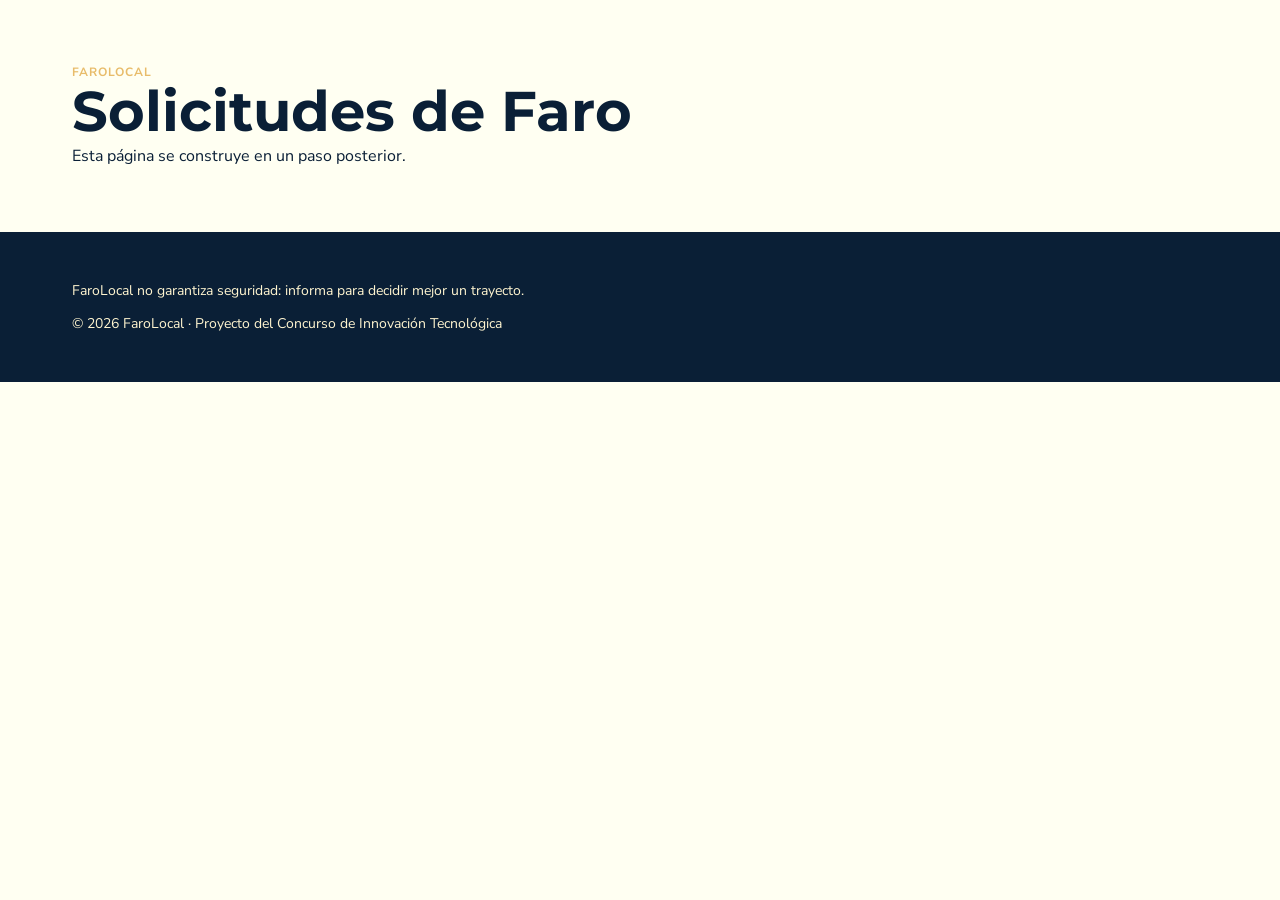
==== admin/index.html @ afd32505 "Base del sitio: estructura, guía de diseño y componentes" ====
<!doctype html>
<html lang="es">
<head>
  <meta charset="utf-8">
  <meta name="viewport" content="width=device-width, initial-scale=1">
  <title>Solicitudes de Faro · FaroLocal</title>
  <meta name="description" content="Revisa las solicitudes de nuevos negocios.">
  <link rel="icon" type="image/png" sizes="32x32" href="../favicon.png">
  <link rel="apple-touch-icon" href="../apple-touch-icon.png">
  <link rel="stylesheet" href="../css/tokens.css">
  <link rel="stylesheet" href="../css/base.css">
  <link rel="stylesheet" href="../css/componentes.css">
  <link rel="stylesheet" href="../css/portal.css">
</head>
<body>
  <a class="saltar" href="#contenido">Saltar al contenido</a>
  <main id="contenido" class="contenedor" style="padding-block: 64px;">
    <p class="antetitulo">FaroLocal</p>
    <h1>Solicitudes de Faro</h1>
    <p>Esta página se construye en un paso posterior.</p>
  </main>
  <footer class="pie">
    <div class="contenedor">
      <p>FaroLocal no garantiza seguridad: informa para decidir mejor un trayecto.</p>
      <p>© 2026 FaroLocal · Proyecto del Concurso de Innovación Tecnológica</p>
    </div>
  </footer>
</body>
</html>
---- css/tokens.css ----
/* Tokens de FaroLocal. Valores tomados de Figma (archivo YjCmbuFrI3Fr6ZFx9ah2g5). */

@font-face {
  font-family: "Montserrat";
  src: url("../assets/fonts/montserrat.woff2") format("woff2");
  font-weight: 400 800;
  font-style: normal;
  font-display: swap;
}
@font-face {
  font-family: "Nunito Sans";
  src: url("../assets/fonts/nunito-sans.woff2") format("woff2");
  font-weight: 400 800;
  font-style: normal;
  font-display: swap;
}

:root {
  /* Color: marca (Figma manda sobre el CLAUDE.md) */
  --marino: #0a1f36;
  --medianoche: #010242;
  --pizarra: #223758;
  --cobalto: #1d4480;
  --dorado: #e8bc6a;
  --miel: #fad680;
  --marfil: #fffff2;
  --crema: #fff5d0;
  --mantequilla: #ffeb9d;
  --azul-medio: #47618e;   /* "Cómo funciona" y suelo de la ilustración */
  --azul-hero: #0d2444;    /* fondo del hero (coincide con la ilustración) */
  --borde-suave: #e6dfc4;

  /* Color: estados (apagados, con texto e icono siempre) */
  --rojo-apagado: #9b3b32;
  --rojo-fondo: #f6dcd8;
  --verde-apagado: #2f6b4f;
  --verde-fondo: #dcefe4;

  /* Tipografía */
  --fuente-titulo: "Montserrat", system-ui, -apple-system, "Segoe UI", sans-serif;
  --fuente-texto: "Nunito Sans", system-ui, -apple-system, "Segoe UI", sans-serif;
  --peso-normal: 400;
  --peso-medio: 600;
  --peso-fuerte: 700;
  --peso-extra: 800;

  --texto-xs: 0.75rem;                                   /* 12 */
  --texto-sm: 0.875rem;                                  /* 14 */
  --texto-base: 1rem;                                    /* 16 */
  --texto-lg: clamp(1rem, 0.95rem + 0.25vw, 1.125rem);   /* 18 */
  --titulo-h3: clamp(1.125rem, 1.05rem + 0.35vw, 1.25rem); /* 20 */
  --titulo-h2: clamp(1.5rem, 1.3rem + 0.9vw, 1.75rem);   /* 28 */
  --titulo-h1: clamp(2rem, 1.2rem + 3.4vw, 3.5rem);      /* 56 */

  /* Espaciado */
  --esp-1: 4px;
  --esp-2: 8px;
  --esp-3: 12px;
  --esp-4: 16px;
  --esp-5: 24px;
  --esp-6: 32px;
  --esp-7: 48px;
  --esp-8: 64px;
  --esp-9: 96px;

  /* Radios */
  --radio-1: 8px;
  --radio-2: 12px;
  --radio-3: 16px;
  --radio-4: 24px;
  --radio-pildora: 999px;

  /* Anchos */
  --ancho-contenedor: 1280px;
  --ancho-texto: 68ch;

  /* Capas */
  --z-base: 1;
  --z-cabecera: 100;
  --z-menu: 200;
  --z-dialogo: 1000;
  --z-aviso: 1100;

  /* Movimiento */
  --transicion: 180ms ease;
}
---- css/base.css ----
/* Reset moderno + tipografía + utilidades base */

*, *::before, *::after { box-sizing: border-box; }
* { margin: 0; }
html { -webkit-text-size-adjust: 100%; text-size-adjust: 100%; scroll-behavior: smooth; }
body {
  min-height: 100vh;
  background: var(--marfil);
  color: var(--marino);
  font-family: var(--fuente-texto);
  font-size: var(--texto-base);
  line-height: 1.5;
  -webkit-font-smoothing: antialiased;
  overflow-x: hidden;
}
img, svg, picture, video, canvas { display: block; max-width: 100%; }
img { height: auto; }
input, button, textarea, select { font: inherit; color: inherit; }
button { cursor: pointer; }
p, h1, h2, h3, h4 { overflow-wrap: break-word; }
ul[role="list"], ol[role="list"] { list-style: none; padding: 0; }

h1, h2, h3, h4 {
  font-family: var(--fuente-titulo);
  font-weight: var(--peso-fuerte);
  line-height: 1.2;
  text-wrap: balance;
}
h1 { font-size: var(--titulo-h1); line-height: 1.14; }
h2 { font-size: var(--titulo-h2); line-height: 1.29; }
h3 { font-size: var(--titulo-h3); line-height: 1.4; font-weight: var(--peso-medio); }
p { text-wrap: pretty; }

a { color: var(--cobalto); text-underline-offset: 3px; transition: color var(--transicion); }
a:hover { color: var(--marino); }

/* Foco visible: 3 px Miel con separación. Sobre fondos claros se añade un
   contorno Marino interior para que el aro siga cumpliendo contraste. */
:focus-visible {
  outline: 3px solid var(--miel);
  outline-offset: 3px;
  box-shadow: 0 0 0 6px var(--marino);
  border-radius: var(--radio-1);
}
:focus:not(:focus-visible) { outline: none; }

.contenedor {
  width: 100%;
  max-width: var(--ancho-contenedor);
  margin-inline: auto;
  padding-inline: clamp(20px, 5.6vw, 80px);
}

.solo-lectores {
  position: absolute !important;
  width: 1px; height: 1px;
  margin: -1px; padding: 0;
  overflow: hidden;
  clip: rect(0 0 0 0);
  clip-path: inset(50%);
  white-space: nowrap;
  border: 0;
}

.saltar {
  position: absolute;
  left: var(--esp-4);
  top: 0;
  transform: translateY(-120%);
  z-index: var(--z-aviso);
  padding: var(--esp-3) var(--esp-5);
  background: var(--miel);
  color: var(--marino);
  font-family: var(--fuente-titulo);
  font-weight: var(--peso-medio);
  border-radius: 0 0 var(--radio-2) var(--radio-2);
  text-decoration: none;
  transition: transform var(--transicion);
}
.saltar:focus { transform: translateY(0); }

/* Antetítulo: mayúsculas pequeñas con tracking, como en la landing */
.antetitulo {
  font-family: var(--fuente-texto);
  font-size: var(--texto-xs);
  font-weight: var(--peso-fuerte);
  line-height: 16px;
  letter-spacing: 0.08em;
  text-transform: uppercase;
  color: var(--dorado);
}

/* Entrada sutil (fade + slide corto) */
.entra { animation: entra 240ms ease-out both; }
@keyframes entra {
  from { opacity: 0; transform: translateY(8px); }
  to   { opacity: 1; transform: none; }
}

@media (prefers-reduced-motion: reduce) {
  html { scroll-behavior: auto; }
  *, *::before, *::after {
    animation-duration: 0.01ms !important;
    animation-iteration-count: 1 !important;
    transition-duration: 0.01ms !important;
    scroll-behavior: auto !important;
  }
}
---- css/componentes.css ----
/* Componentes de FaroLocal. Sin brillos, sin sombras de color, sin degradados. */

/* ---------- Iconos (sprite assets/icons/iconos.svg) ---------- */
.icono {
  width: 1.25em; height: 1.25em; flex: none;
  fill: none; stroke: currentColor;
  stroke-width: 1.75; stroke-linecap: round; stroke-linejoin: round;
}
.icono--grande { width: 24px; height: 24px; }

/* ---------- Botones ---------- */
.boton {
  display: inline-flex; align-items: center; justify-content: center; gap: var(--esp-2);
  min-height: 46px; padding: 13px 22px;
  border: 1.5px solid transparent; border-radius: var(--radio-pildora);
  font-family: var(--fuente-titulo); font-size: 15px; font-weight: var(--peso-medio); line-height: 20px;
  text-decoration: none; text-align: center; cursor: pointer;
  background: var(--cobalto); color: var(--marfil);
  transition: background-color var(--transicion), color var(--transicion), border-color var(--transicion), transform var(--transicion);
}
.boton:hover { text-decoration: none; }
.boton:active { transform: translateY(1px); }
.boton--primario { background: var(--dorado); color: var(--marino); }
.boton--primario:hover { background: var(--miel); color: var(--marino); }
.boton--primario:active { background: var(--dorado); }
.boton--cobalto { background: var(--cobalto); color: var(--marfil); }
.boton--cobalto:hover { background: var(--pizarra); color: var(--marfil); }
.boton--secundario { background: transparent; border-color: var(--cobalto); color: var(--cobalto); }
.boton--secundario:hover { background: var(--cobalto); color: var(--marfil); }
.boton--claro { background: transparent; border-color: var(--crema); color: var(--crema); } /* sobre fondos oscuros */
.boton--claro:hover { background: var(--crema); color: var(--marino); }
.boton--peligro { background: var(--rojo-apagado); color: #fff; }
.boton--peligro:hover { background: #7f2e26; color: #fff; }
.boton--chico { min-height: 36px; padding: 7px 16px; font-size: 14px; }
.boton--bloque { width: 100%; }
.boton:disabled, .boton[aria-disabled="true"] {
  background: var(--borde-suave); border-color: var(--borde-suave); color: #5b6678;
  cursor: not-allowed; transform: none;
}
.boton:focus-visible { box-shadow: 0 0 0 6px var(--marino); border-radius: var(--radio-pildora); }
.on-marino .boton:focus-visible, .on-azul .boton:focus-visible { box-shadow: 0 0 0 6px var(--marfil); }

/* ---------- Campos de formulario (Figma 1005:153) ---------- */
.campo { display: flex; flex-direction: column; gap: 6px; }
.campo__etiqueta { font-size: var(--texto-sm); font-weight: var(--peso-medio); line-height: 20px; color: var(--marino); }
.campo__ayuda { font-size: var(--texto-sm); color: var(--pizarra); }
.campo__control {
  width: 100%; padding: 12px 14px;
  background: var(--marfil); border: 1.5px solid var(--borde-suave); border-radius: var(--radio-pildora);
  font-size: var(--texto-sm); line-height: 20px; color: var(--marino);
  transition: border-color var(--transicion);
}
textarea.campo__control { border-radius: var(--radio-3); min-height: 96px; resize: vertical; }
.campo__control::placeholder { color: #5b6678; opacity: 1; }
.campo__control:hover { border-color: var(--dorado); }
.campo__control:focus-visible { border-color: var(--cobalto); border-radius: var(--radio-pildora); }
textarea.campo__control:focus-visible { border-radius: var(--radio-3); }
.campo__control:disabled { background: #eeeedd; color: #5b6678; cursor: not-allowed; }
.campo__mensaje { display: none; align-items: flex-start; gap: 6px; font-size: var(--texto-sm); line-height: 20px; }
.campo--error .campo__control { border-color: var(--rojo-apagado); }
.campo--error .campo__mensaje--error { display: flex; color: var(--rojo-apagado); font-weight: var(--peso-medio); }
.campo--valido .campo__control { border-color: var(--verde-apagado); }
.campo--valido .campo__mensaje--valido { display: flex; color: var(--verde-apagado); font-weight: var(--peso-medio); }
.casilla { display: inline-flex; align-items: center; gap: var(--esp-2); font-size: var(--texto-sm); color: var(--pizarra); cursor: pointer; }
.casilla input { width: 18px; height: 18px; accent-color: var(--cobalto); }

/* ---------- Chips de estado: icono + texto + color ---------- */
.chip {
  display: inline-flex; align-items: center; gap: 6px;
  padding: 4px 12px 4px 10px; border-radius: var(--radio-pildora);
  border: 1.5px solid currentColor;
  font-family: var(--fuente-titulo); font-size: var(--texto-xs); font-weight: var(--peso-medio); line-height: 16px;
  white-space: nowrap;
}
.chip .icono { width: 16px; height: 16px; }
.chip--encendido { background: var(--mantequilla); color: #5a3d00; }
.chip--revision  { background: #e4eaf4; color: var(--cobalto); }
.chip--cambios   { background: var(--rojo-fondo); color: var(--rojo-apagado); }
.chip--abierto   { background: var(--verde-fondo); color: var(--verde-apagado); }
.chip--cerrado   { background: #e9e9df; color: var(--pizarra); }

/* ---------- Tarjetas ---------- */
.tarjeta { background: var(--marfil); border: 1px solid var(--borde-suave); border-radius: var(--radio-3); padding: 22px; color: var(--marino); }
.tarjeta--crema { background: var(--crema); border-radius: 20px; }
.tarjeta--marfil { background: var(--marfil); }
.tarjeta--marino { background: var(--marino); border-color: var(--pizarra); color: var(--marfil); border-radius: var(--radio-4); }
.tarjeta__titulo { font-family: var(--fuente-titulo); font-size: var(--titulo-h3); font-weight: var(--peso-medio); line-height: 28px; }
.tarjeta p { color: var(--pizarra); font-size: var(--texto-sm); line-height: 20px; margin-top: 6px; }
.tarjeta--marino .tarjeta__titulo { color: var(--miel); }
.tarjeta.tarjeta--marino p { color: var(--crema); }

/* ---------- Boleto (cupón): muescas laterales + línea punteada ---------- */
.boleto {
  --muesca: 14px;
  position: relative; display: grid; grid-template-columns: 1fr auto; align-items: stretch;
  background: var(--crema); color: var(--marino);
  border-radius: var(--radio-3);
  -webkit-mask: radial-gradient(circle var(--muesca) at 0 var(--corte, 50%), #0000 98%, #000) left / 51% 100% no-repeat,
                radial-gradient(circle var(--muesca) at 100% var(--corte, 50%), #0000 98%, #000) right / 51% 100% no-repeat;
          mask: radial-gradient(circle var(--muesca) at 0 var(--corte, 50%), #0000 98%, #000) left / 51% 100% no-repeat,
                radial-gradient(circle var(--muesca) at 100% var(--corte, 50%), #0000 98%, #000) right / 51% 100% no-repeat;
}
.boleto__cuerpo { padding: 20px 24px; display: flex; flex-direction: column; gap: 6px; border-right: 2px dashed var(--dorado); margin: 14px 0; }
.boleto__titulo { font-family: var(--fuente-titulo); font-size: var(--titulo-h3); font-weight: var(--peso-medio); line-height: 28px; }
.boleto__detalle { font-size: var(--texto-sm); color: var(--pizarra); }
.boleto__lado { padding: 20px 28px; display: flex; flex-direction: column; justify-content: center; align-items: center; gap: 4px; text-align: center; }
.boleto__codigo { font-family: var(--fuente-titulo); font-weight: var(--peso-extra); font-size: clamp(1.25rem, 1rem + 1vw, 1.75rem); letter-spacing: 0.06em; color: var(--marino); }
.boleto__nota { font-size: var(--texto-xs); color: var(--pizarra); }
@media (max-width: 560px) {
  .boleto { grid-template-columns: 1fr; --corte: 50%; }
  .boleto__cuerpo { border-right: 0; border-bottom: 2px dashed var(--dorado); margin: 0 14px; }
}

/* ---------- Contador ---------- */
.contador { display: flex; flex-direction: column; gap: 2px; }
.contador__numero { font-family: var(--fuente-titulo); font-weight: var(--peso-extra); font-size: clamp(2rem, 1.5rem + 2vw, 3rem); line-height: 1.05; color: var(--marino); }
.contador__etiqueta { font-size: var(--texto-sm); font-weight: var(--peso-medio); color: var(--pizarra); }
.on-marino .contador__numero, .on-azul .contador__numero { color: var(--miel); }
.on-marino .contador__etiqueta, .on-azul .contador__etiqueta { color: var(--crema); }

/* ---------- Separador de calle (marca vial punteada) ---------- */
.separador { border: 0; height: 0; border-top: 3px dashed var(--dorado); margin-block: var(--esp-6); opacity: 1; }

/* ---------- Aviso (toast) ---------- */
.avisos { position: fixed; right: var(--esp-4); bottom: var(--esp-4); left: var(--esp-4); z-index: var(--z-aviso); display: flex; flex-direction: column; align-items: flex-end; gap: var(--esp-2); pointer-events: none; }
.aviso {
  pointer-events: auto; display: flex; align-items: flex-start; gap: var(--esp-3);
  max-width: 420px; padding: 14px 16px; border-radius: var(--radio-2);
  background: var(--marino); color: var(--marfil); border: 1.5px solid var(--dorado);
  font-size: var(--texto-sm); line-height: 20px; animation: entra 200ms ease-out both;
}
.aviso .icono { color: var(--miel); margin-top: 1px; }
.aviso--error { border-color: #e9a29b; }
.aviso--error .icono { color: #f2b8b2; }
.aviso__cerrar { margin-left: auto; background: none; border: 0; color: inherit; padding: 2px; border-radius: var(--radio-1); display: inline-flex; }
.aviso__cerrar:focus-visible { box-shadow: 0 0 0 5px var(--marfil); }

/* ---------- Diálogo modal (<dialog>) ---------- */
.dialogo { border: 0; padding: 0; width: min(520px, calc(100vw - 32px)); background: var(--marfil); color: var(--marino); border-radius: var(--radio-4); overflow: hidden; }
.dialogo::backdrop { background: rgba(9, 29, 54, 0.72); }
.dialogo[open] { animation: entra 200ms ease-out both; }
.dialogo__cabeza { display: flex; align-items: center; justify-content: space-between; gap: var(--esp-4); padding: 20px 24px; background: var(--marino); color: var(--marfil); }
.dialogo__cabeza h2 { font-size: var(--titulo-h3); color: var(--miel); }
.dialogo__cerrar { background: none; border: 0; color: var(--marfil); padding: 4px; border-radius: var(--radio-1); display: inline-flex; }
.dialogo__cerrar:focus-visible { box-shadow: 0 0 0 5px var(--marfil); }
.dialogo__cuerpo { padding: 24px; display: flex; flex-direction: column; gap: var(--esp-4); }
.dialogo__acciones { display: flex; flex-wrap: wrap; justify-content: flex-end; gap: var(--esp-3); padding: 0 24px 24px; }

/* ---------- Pestañas ---------- */
.pestanas__lista { display: flex; flex-wrap: wrap; gap: var(--esp-2); padding: 0; border-bottom: 3px dashed var(--dorado); }
.pestanas__tab {
  padding: 10px 18px; border: 0; background: transparent; color: inherit;
  font-family: var(--fuente-titulo); font-weight: var(--peso-medio); font-size: var(--texto-sm);
  border-radius: var(--radio-2) var(--radio-2) 0 0; transition: background-color var(--transicion);
}
.pestanas__tab:hover { background: rgba(232, 188, 106, 0.25); }
.pestanas__tab[aria-selected="true"] { background: var(--dorado); color: var(--marino); }
.pestanas__panel { padding-top: var(--esp-5); }
.pestanas__panel[hidden] { display: none; }

/* ---------- Cabecera de portal y banda de título ---------- */
.cabecera { background: var(--marino); color: var(--marfil); position: relative; z-index: var(--z-cabecera); }
.cabecera__fila { display: flex; align-items: center; gap: var(--esp-5); min-height: 80px; flex-wrap: wrap; padding-block: var(--esp-2); }
.cabecera__logo img { width: 120px; height: auto; }
.cabecera__nav { display: flex; flex-wrap: wrap; gap: var(--esp-1) var(--esp-5); margin-left: var(--esp-4); }
.cabecera__nav a { color: var(--crema); font-size: var(--texto-sm); font-weight: var(--peso-medio); text-decoration: none; padding: 8px 4px; border-bottom: 2px solid transparent; }
.cabecera__nav a:hover { color: var(--miel); }
.cabecera__nav a[aria-current="page"] { color: var(--miel); border-bottom-color: var(--dorado); }
.cabecera a:focus-visible, .cabecera button:focus-visible { box-shadow: 0 0 0 5px var(--marfil); }
.cabecera__cuenta { margin-left: auto; display: flex; align-items: center; gap: var(--esp-3); }
.cabecera__usuario { display: inline-flex; align-items: center; gap: var(--esp-2); color: var(--crema); font-size: var(--texto-sm); }
.cabecera__usuario img { width: 32px; height: 32px; }

.banda { background: var(--azul-hero); color: var(--marfil); overflow: hidden; }
.banda__fila { display: grid; grid-template-columns: 1fr auto; align-items: center; gap: var(--esp-6); padding-block: var(--esp-7); }
.banda h1 { font-size: clamp(1.75rem, 1.3rem + 1.8vw, 2.5rem); color: var(--marfil); margin-top: var(--esp-2); }
.banda p.banda__texto { margin-top: var(--esp-3); color: var(--crema); font-size: var(--texto-lg); max-width: 52ch; }
.banda__arte { display: flex; gap: var(--esp-2); align-items: flex-end; align-self: end; margin-bottom: calc(var(--esp-7) * -1); height: 150px; }
.banda__arte img { width: auto; height: 190px; }
@media (max-width: 720px) {
  .banda__fila { grid-template-columns: 1fr; padding-block: var(--esp-6); }
  .banda__arte { display: none; }
  .cabecera__nav { margin-left: 0; order: 3; width: 100%; }
}

/* ---------- Estado vacío ---------- */
.vacio { display: flex; flex-direction: column; align-items: center; gap: var(--esp-3); text-align: center; padding: var(--esp-7) var(--esp-4); color: var(--pizarra); }
.vacio img { height: 120px; width: auto; opacity: 0.35; }
.vacio p { max-width: 36ch; }

/* ---------- Pie ---------- */
.pie { background: var(--marino); color: var(--crema); padding-block: var(--esp-7); font-size: var(--texto-sm); }
.pie img { width: 220px; height: auto; margin-bottom: var(--esp-4); }
.pie p + p { margin-top: var(--esp-3); }
.pie a { color: var(--miel); }
.pie a:focus-visible { box-shadow: 0 0 0 5px var(--marfil); }

/* ---------- Fondos de sección (contexto de color) ---------- */
.on-marino { background: var(--marino); color: var(--marfil); }
.on-azul { background: var(--azul-medio); color: var(--marfil); }
.on-marfil { background: var(--marfil); color: var(--marino); }
.on-dorado { background: var(--dorado); color: var(--marino); }
.on-marino h2, .on-azul h2 { color: var(--marfil); }
.on-marino a:not(.boton), .on-azul a:not(.boton) { color: var(--miel); }
.on-marino a:not(.boton):focus-visible, .on-azul a:not(.boton):focus-visible { box-shadow: 0 0 0 5px var(--marfil); }
.on-azul .antetitulo { color: var(--mantequilla); }
.on-dorado .antetitulo { color: var(--marino); }
.on-marino .campo__etiqueta, .on-marino .campo__ayuda, .on-marino .casilla,
.on-marino .vacio, .on-marino .pestanas__panel { color: var(--crema); }
.on-marino .campo__mensaje--error, .on-marino .campo--error .campo__mensaje--error { color: #f2b8b2; }
.on-marino .campo--valido .campo__mensaje--valido { color: #9fd8b8; }
.on-marino .campo--error .campo__control { border-color: #f2b8b2; }
.on-marino .campo--valido .campo__control { border-color: #9fd8b8; }
.on-marino .separador, .on-azul .separador { border-top-color: var(--dorado); }
.on-dorado .separador { border-top-color: var(--marino); }
.on-dorado .pestanas__lista { border-bottom-color: var(--marino); }
.on-dorado .pestanas__tab[aria-selected="true"] { background: var(--marino); color: var(--marfil); }
.on-dorado .boton--secundario { border-color: var(--marino); color: var(--marino); }
.on-dorado .boton--secundario:hover { background: var(--marino); color: var(--marfil); }
.on-dorado .boton--primario { background: var(--marino); color: var(--marfil); }
.on-dorado .boton--primario:hover { background: var(--pizarra); color: var(--marfil); }
.on-dorado .boton:focus-visible { box-shadow: 0 0 0 6px var(--marino); }
.on-dorado .boton--claro { border-color: var(--marino); color: var(--marino); }
.on-dorado .boton--claro:hover { background: var(--marino); color: var(--marfil); }
.on-dorado .contador__etiqueta { color: var(--marino); }

/* Variantes por fondo para cumplir contraste AA */
.on-marfil .antetitulo { color: var(--cobalto); }
.on-marfil .boton--claro { border-color: var(--cobalto); color: var(--cobalto); }
.on-marfil .boton--claro:hover { background: var(--cobalto); color: var(--marfil); }
.on-marino .boton--secundario, .on-azul .boton--secundario { border-color: var(--crema); color: var(--crema); }
.on-marino .boton--secundario:hover, .on-azul .boton--secundario:hover { background: var(--crema); color: var(--marino); }
---- css/portal.css ----
/* Estilos específicos de los portales (comercio y administración). Se completan en pasos posteriores. */
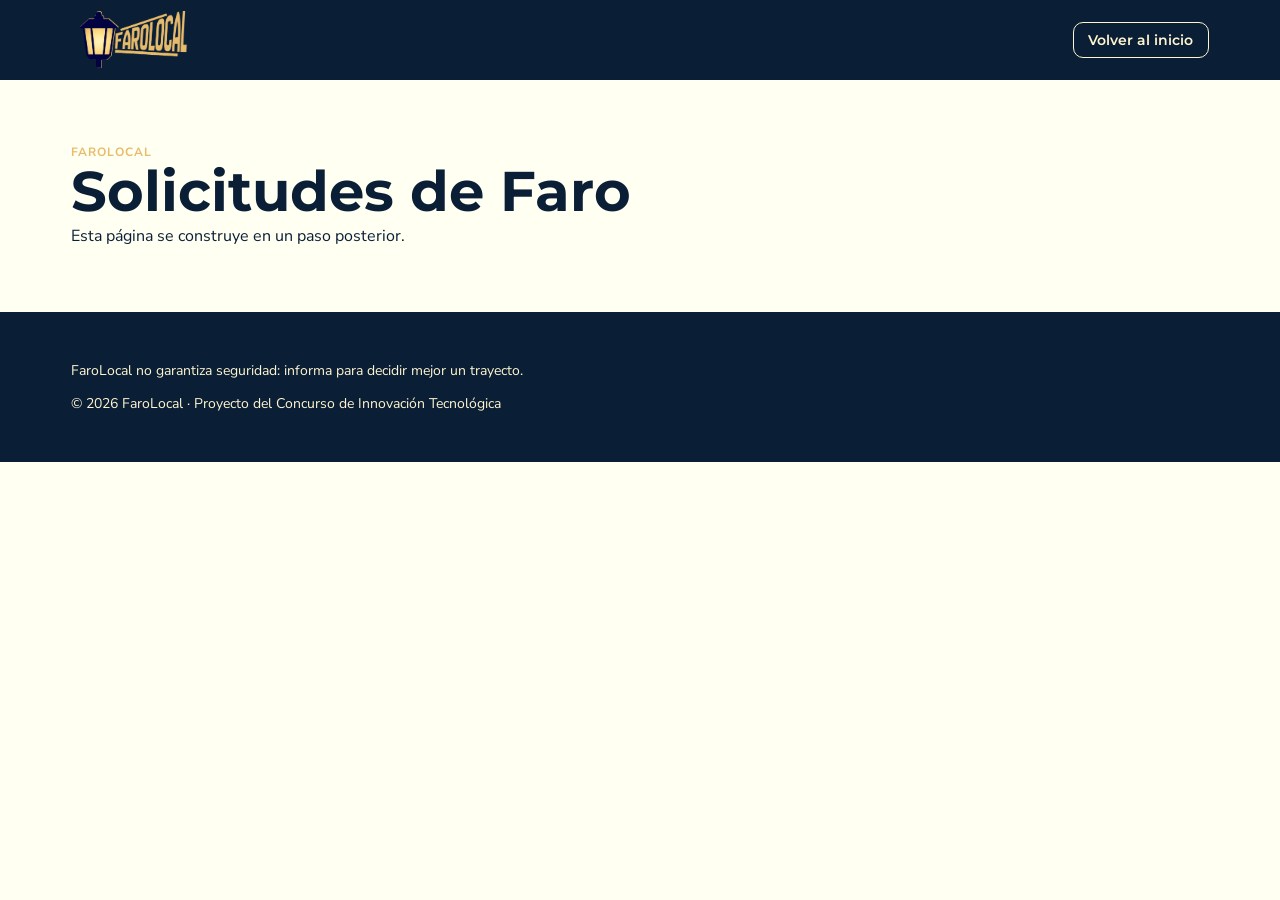
==== commit 1dde2f46: "Landing igual al Figma" ====
--- a/admin/index.html
+++ b/admin/index.html
@@ -14,6 +14,12 @@
 </head>
 <body>
   <a class="saltar" href="#contenido">Saltar al contenido</a>
+  <header class="cabecera">
+    <div class="contenedor cabecera__fila">
+      <a class="cabecera__logo" href="../index.html" aria-label="FaroLocal, ir al inicio"><img src="../assets/img/logo-nav.png" alt="FaroLocal" width="120" height="59"></a>
+      <div class="cabecera__cuenta"><a class="boton boton--claro boton--chico" href="../index.html">Volver al inicio</a></div>
+    </div>
+  </header>
   <main id="contenido" class="contenedor" style="padding-block: 64px;">
     <p class="antetitulo">FaroLocal</p>
     <h1>Solicitudes de Faro</h1>
--- a/css/tokens.css
+++ b/css/tokens.css
@@ -69,6 +69,7 @@
   --radio-3: 16px;
   --radio-4: 24px;
   --radio-pildora: 999px;
+  --radio-boton: 10px;     /* botones y campos en Figma */
 
   /* Anchos */
   --ancho-contenedor: 1280px;
--- a/css/base.css
+++ b/css/base.css
@@ -46,9 +46,10 @@
 
 .contenedor {
   width: 100%;
-  max-width: var(--ancho-contenedor);
+  /* 1280 px de contenido + 80 px de margen a cada lado (Figma, base 1440) */
+  max-width: calc(var(--ancho-contenedor) + 160px);
   margin-inline: auto;
-  padding-inline: clamp(20px, 5.6vw, 80px);
+  padding-inline: clamp(20px, 5.5556vw, 80px);
 }
 
 .solo-lectores {
--- a/css/componentes.css
+++ b/css/componentes.css
@@ -11,8 +11,8 @@
 /* ---------- Botones ---------- */
 .boton {
   display: inline-flex; align-items: center; justify-content: center; gap: var(--esp-2);
-  min-height: 46px; padding: 13px 22px;
-  border: 1.5px solid transparent; border-radius: var(--radio-pildora);
+  min-height: 46px; padding: 11.5px 20.5px; /* + borde 1.5 = 13/22 de Figma */
+  border: 1.5px solid transparent; border-radius: var(--radio-boton);
   font-family: var(--fuente-titulo); font-size: 15px; font-weight: var(--peso-medio); line-height: 20px;
   text-decoration: none; text-align: center; cursor: pointer;
   background: var(--cobalto); color: var(--marfil);
@@ -31,13 +31,13 @@
 .boton--claro:hover { background: var(--crema); color: var(--marino); }
 .boton--peligro { background: var(--rojo-apagado); color: #fff; }
 .boton--peligro:hover { background: #7f2e26; color: #fff; }
-.boton--chico { min-height: 36px; padding: 7px 16px; font-size: 14px; }
+.boton--chico { min-height: 36px; padding: 5.5px 14.5px; font-size: 14px; }
 .boton--bloque { width: 100%; }
 .boton:disabled, .boton[aria-disabled="true"] {
   background: var(--borde-suave); border-color: var(--borde-suave); color: #5b6678;
   cursor: not-allowed; transform: none;
 }
-.boton:focus-visible { box-shadow: 0 0 0 6px var(--marino); border-radius: var(--radio-pildora); }
+.boton:focus-visible { box-shadow: 0 0 0 6px var(--marino); border-radius: var(--radio-boton); }
 .on-marino .boton:focus-visible, .on-azul .boton:focus-visible { box-shadow: 0 0 0 6px var(--marfil); }
 
 /* ---------- Campos de formulario (Figma 1005:153) ---------- */
@@ -46,14 +46,14 @@
 .campo__ayuda { font-size: var(--texto-sm); color: var(--pizarra); }
 .campo__control {
   width: 100%; padding: 12px 14px;
-  background: var(--marfil); border: 1.5px solid var(--borde-suave); border-radius: var(--radio-pildora);
+  background: var(--marfil); border: 1.5px solid var(--borde-suave); border-radius: var(--radio-boton);
   font-size: var(--texto-sm); line-height: 20px; color: var(--marino);
   transition: border-color var(--transicion);
 }
 textarea.campo__control { border-radius: var(--radio-3); min-height: 96px; resize: vertical; }
 .campo__control::placeholder { color: #5b6678; opacity: 1; }
 .campo__control:hover { border-color: var(--dorado); }
-.campo__control:focus-visible { border-color: var(--cobalto); border-radius: var(--radio-pildora); }
+.campo__control:focus-visible { border-color: var(--cobalto); border-radius: var(--radio-boton); }
 textarea.campo__control:focus-visible { border-radius: var(--radio-3); }
 .campo__control:disabled { background: #eeeedd; color: #5b6678; cursor: not-allowed; }
 .campo__mensaje { display: none; align-items: flex-start; gap: 6px; font-size: var(--texto-sm); line-height: 20px; }
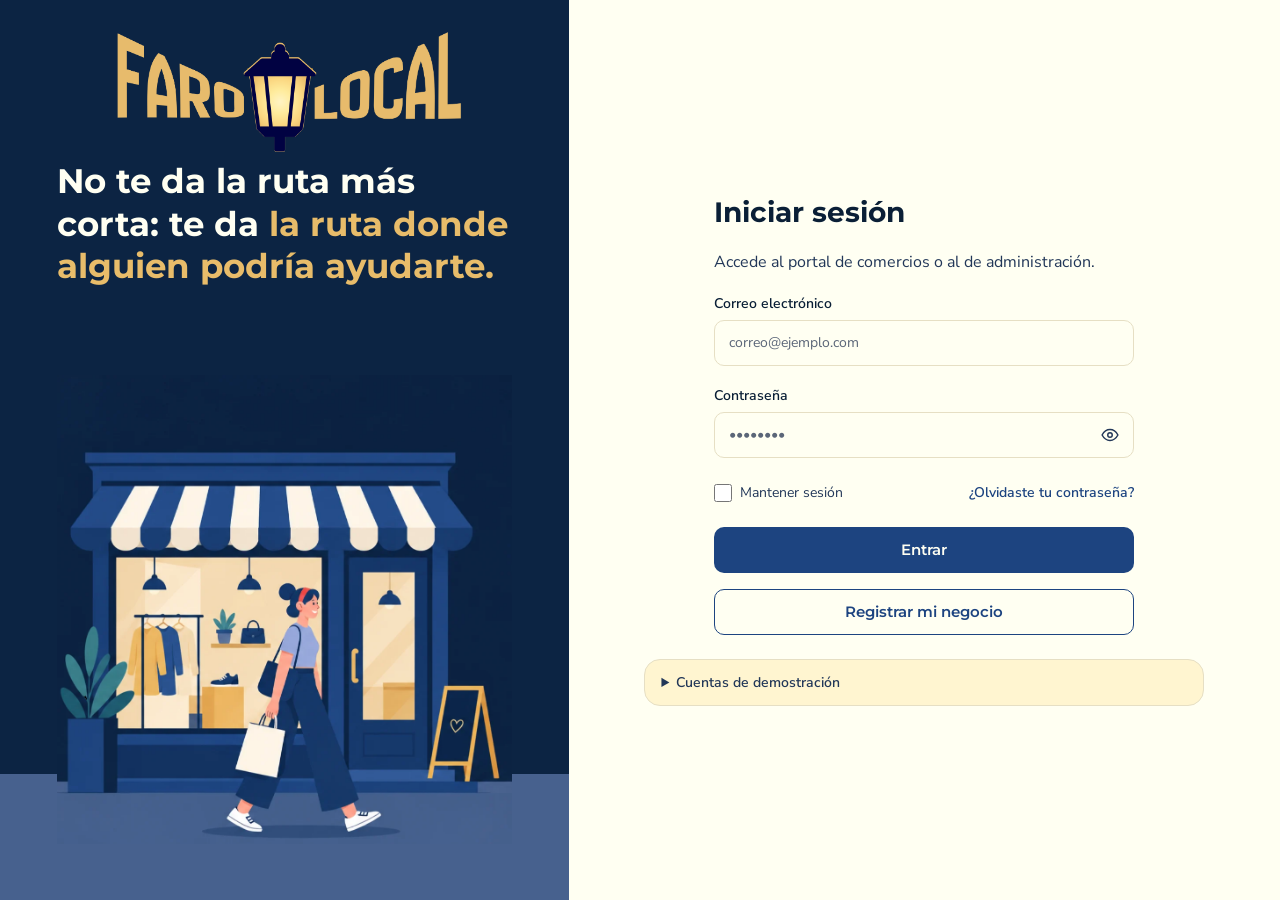
==== commit fe662fc7: "Datos de demostración, login y registro" ====
--- a/admin/index.html
+++ b/admin/index.html
@@ -5,25 +5,40 @@
   <meta name="viewport" content="width=device-width, initial-scale=1">
   <title>Solicitudes de Faro · FaroLocal</title>
   <meta name="description" content="Revisa las solicitudes de nuevos negocios.">
+  <meta name="robots" content="noindex">
   <link rel="icon" type="image/png" sizes="32x32" href="../favicon.png">
   <link rel="apple-touch-icon" href="../apple-touch-icon.png">
   <link rel="stylesheet" href="../css/tokens.css">
   <link rel="stylesheet" href="../css/base.css">
   <link rel="stylesheet" href="../css/componentes.css">
   <link rel="stylesheet" href="../css/portal.css">
+  <script src="../data/seed.js"></script>
+  <script src="../js/store.js"></script>
+  <script src="../js/auth.js"></script>
+  <script>Auth.require("admin", "../");</script>
 </head>
-<body>
+<body data-portal="admin" data-base="../">
   <a class="saltar" href="#contenido">Saltar al contenido</a>
   <header class="cabecera">
     <div class="contenedor cabecera__fila">
-      <a class="cabecera__logo" href="../index.html" aria-label="FaroLocal, ir al inicio"><img src="../assets/img/logo-nav.png" alt="FaroLocal" width="120" height="59"></a>
-      <div class="cabecera__cuenta"><a class="boton boton--claro boton--chico" href="../index.html">Volver al inicio</a></div>
+      <a class="cabecera__logo" href="index.html" aria-label="FaroLocal, ir al inicio del portal"><img src="../assets/img/logo-nav.png" alt="FaroLocal" width="120" height="59"></a>
+      <nav class="cabecera__nav" aria-label="Principal">
+        <a href="index.html" aria-current="page">Solicitudes de Faro</a>
+        <a href="negocios.html">Faros de la zona</a>
+        <a href="reportes.html">Avisos de la calle</a>
+      </nav>
+      <div class="cabecera__cuenta">
+        <span class="cabecera__usuario"><img src="../assets/icons/cuenta.svg" alt="" width="32" height="32"> <span data-usuario></span></span>
+        <a class="boton boton--claro boton--chico" href="../login.html" data-salir>
+          <svg class="icono" aria-hidden="true"><use href="../assets/icons/iconos.svg#i-salir"></use></svg> Salir</a>
+      </div>
     </div>
   </header>
   <main id="contenido" class="contenedor" style="padding-block: 64px;">
-    <p class="antetitulo">FaroLocal</p>
+    <p class="antetitulo" style="color: var(--cobalto);">Portal de administración</p>
     <h1>Solicitudes de Faro</h1>
-    <p>Esta página se construye en un paso posterior.</p>
+    <p id="resumen">Negocios que esperan revisión. Esta página se construye en el siguiente paso.</p>
+
   </main>
   <footer class="pie">
     <div class="contenedor">
@@ -31,5 +46,17 @@
       <p>© 2026 FaroLocal · Proyecto del Concurso de Innovación Tecnológica</p>
     </div>
   </footer>
+  <script src="../js/ui.js"></script>
+  <script src="../js/campos.js"></script>
+  <script src="../js/mapa.js"></script>
+  <script>
+    (async function () {
+      var ses = Auth.require("admin", "../");
+      if (!ses) return;
+      await Store.init();
+      Auth.montarCabecera("../");
+
+    })();
+  </script>
 </body>
 </html>
--- a/css/componentes.css
+++ b/css/componentes.css
@@ -230,3 +230,27 @@
 .on-marfil .boton--claro:hover { background: var(--cobalto); color: var(--marfil); }
 .on-marino .boton--secundario, .on-azul .boton--secundario { border-color: var(--crema); color: var(--crema); }
 .on-marino .boton--secundario:hover, .on-azul .boton--secundario:hover { background: var(--crema); color: var(--marino); }
+
+/* ---------- Guardia de páginas protegidas ---------- */
+.verificando body { visibility: hidden; }
+
+/* ---------- Alerta general de formulario ---------- */
+.alerta { display: flex; align-items: flex-start; gap: var(--esp-2); padding: 12px 14px; border-radius: var(--radio-boton); font-size: var(--texto-sm); line-height: 20px; font-weight: var(--peso-medio); }
+.alerta[hidden] { display: none; }
+.alerta--error { background: var(--rojo-fondo); color: #7a2a22; border: 1.5px solid var(--rojo-apagado); }
+.alerta--info { background: var(--crema); color: var(--marino); border: 1.5px solid var(--dorado); }
+
+/* ---------- Botón con aspecto de enlace (pie de portales) ---------- */
+.enlace-boton { background: none; border: 0; padding: 4px 0; color: var(--crema); font-size: var(--texto-xs); text-decoration: underline; text-underline-offset: 3px; cursor: pointer; opacity: 0.85; }
+.enlace-boton:hover { color: var(--miel); opacity: 1; }
+.enlace-boton:focus-visible { box-shadow: 0 0 0 5px var(--marfil); }
+.pie__reinicio { margin-top: var(--esp-4); }
+
+/* ---------- Minimapa (js/mapa.js) ---------- */
+.mapa { background: var(--marino); border-radius: var(--radio-3); overflow: hidden; border: 1px solid var(--pizarra); }
+.mapa__svg { width: 100%; height: auto; display: block; touch-action: manipulation; }
+.mapa__nodo { cursor: pointer; outline: none; }
+.mapa__aro { stroke: transparent; }
+.mapa__nodo:focus-visible .mapa__aro { stroke: var(--marfil); }
+.mapa__leyenda { display: flex; flex-wrap: wrap; gap: 6px 18px; list-style: none; padding: 10px 14px 12px; margin: 0; background: var(--marino); color: var(--crema); font-size: var(--texto-xs); border-top: 1px solid var(--pizarra); }
+.mapa__leyenda li { display: inline-flex; align-items: center; gap: 6px; }
